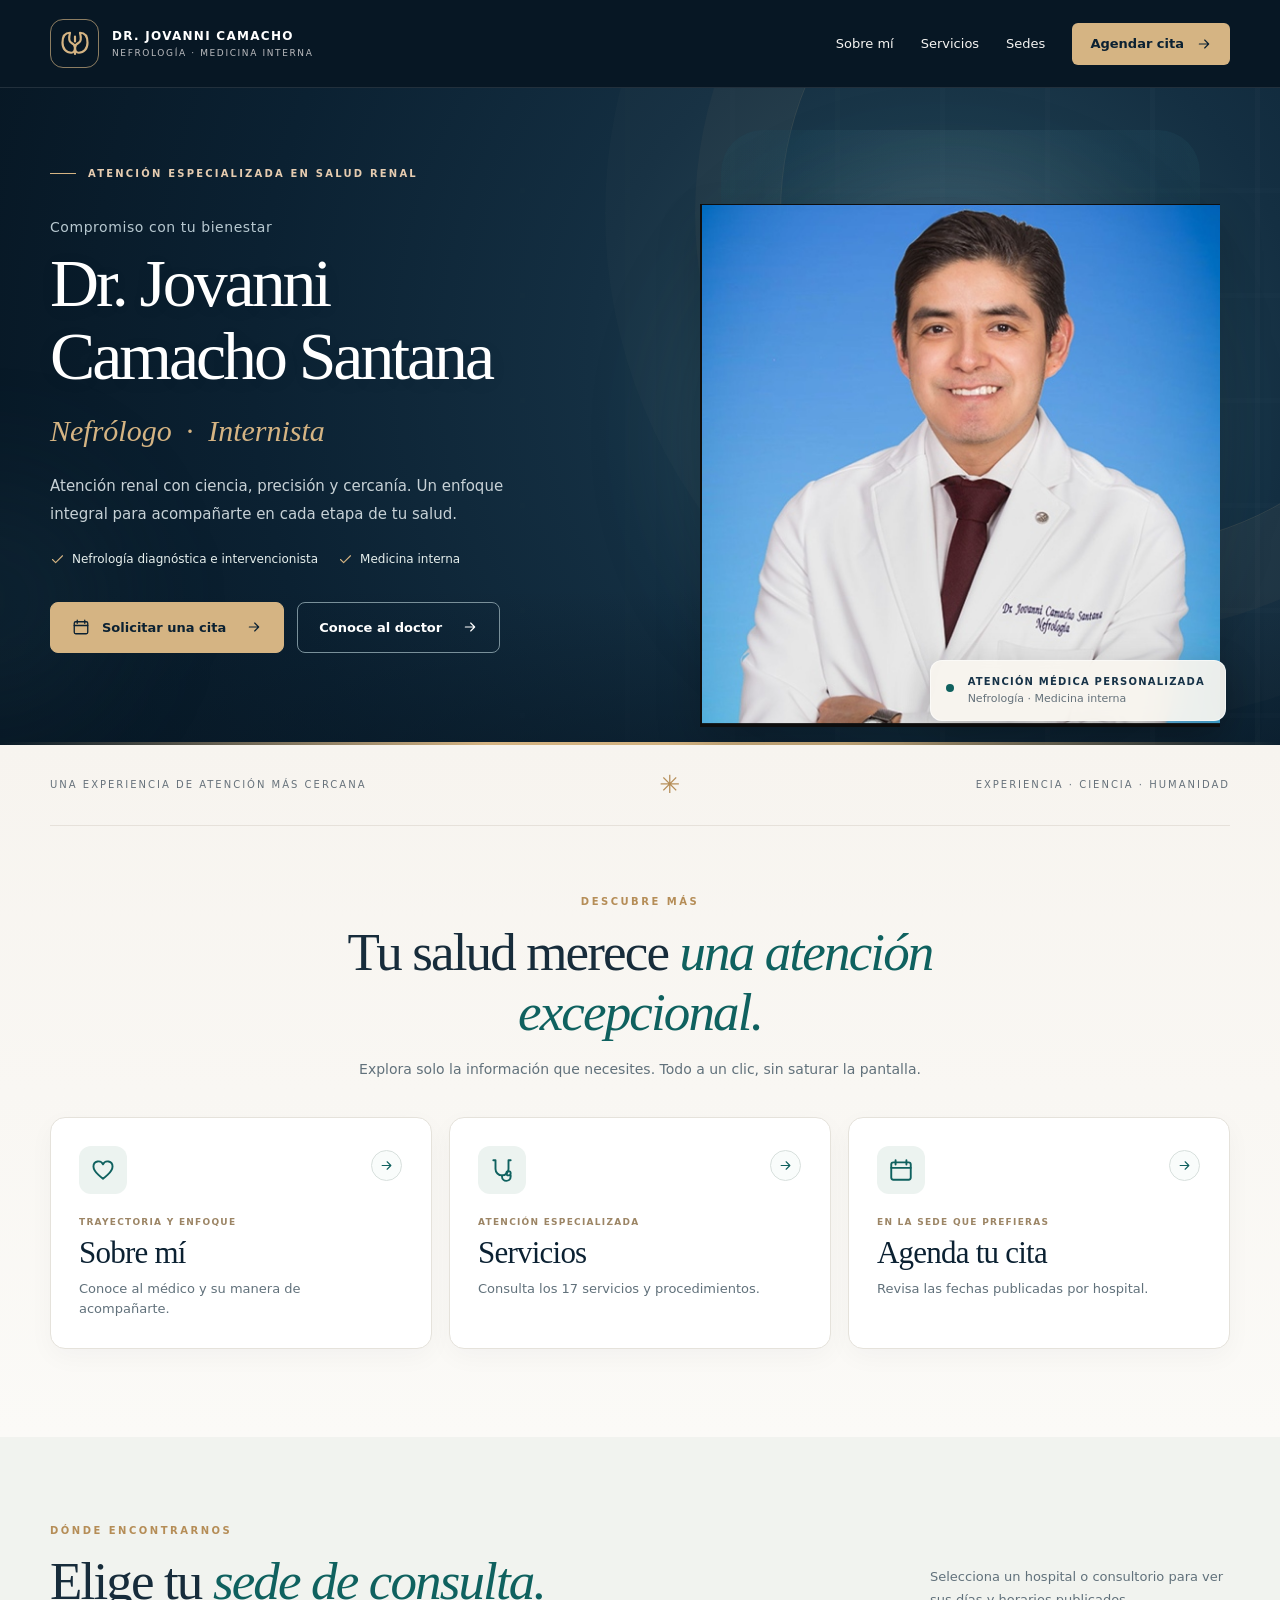
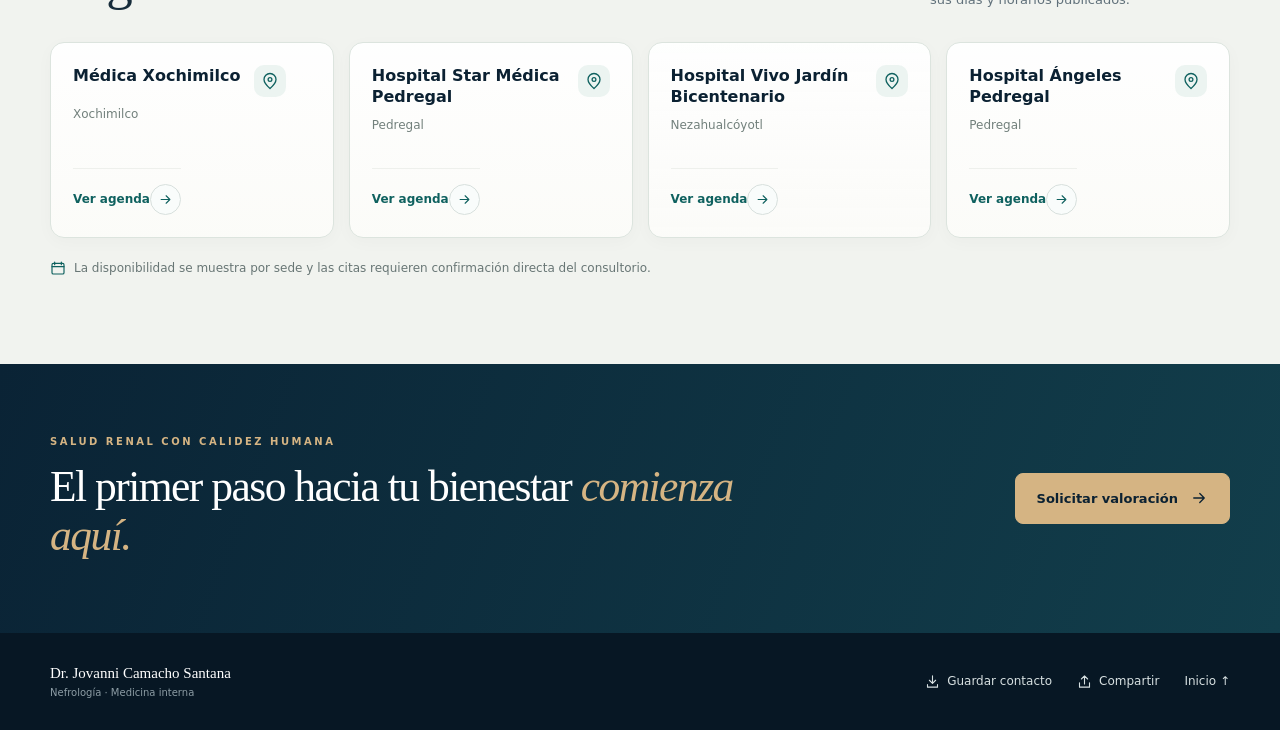
==== index.html @ 64fa7c1d "Add files via upload" ====
<!doctype html>
<html lang="es">
<head>
  <meta charset="utf-8">
  <meta name="viewport" content="width=device-width, initial-scale=1">
  <meta name="theme-color" content="#091c2c">
  <meta name="description" content="Dr. Jovanni Camacho Santana. Nefrología y medicina interna: especialidades, servicios, sedes de consulta y solicitud de cita.">
  <meta property="og:title" content="Dr. Jovanni Camacho Santana | Nefrólogo e Internista">
  <meta property="og:description" content="Atención renal integral. Consulta sus servicios y solicita una cita en la sede de tu preferencia.">
  <title>Dr. Jovanni Camacho Santana | Nefrólogo e Internista</title>
  <link rel="icon" href="assets/favicon.svg" type="image/svg+xml">
  <link rel="stylesheet" href="css/styles.css">
  <script defer src="js/datos.js"></script>
  <script defer src="js/main.js"></script>
</head>
<body>
<svg class="svg-sprites" xmlns="http://www.w3.org/2000/svg" aria-hidden="true">
  <symbol id="i-kidney" viewBox="0 0 24 24"><path d="M8 3c-4 0-6 3-6 8 0 5 3 8 7 8 2 0 3-2 3-4 0-2-1-3-3-4-2-1-2-4-1-8Zm8 0c4 0 6 3 6 8 0 5-3 8-7 8-2 0-3-2-3-4 0-2 1-3 3-4 2-1 2-4 1-8Z"/><path d="M12 6v4m0 3v7"/></symbol>
  <symbol id="i-arrow" viewBox="0 0 24 24"><path d="M5 12h14m-6-6 6 6-6 6"/></symbol>
  <symbol id="i-plus" viewBox="0 0 24 24"><path d="M12 5v14M5 12h14"/></symbol>
  <symbol id="i-calendar" viewBox="0 0 24 24"><rect x="3" y="5" width="18" height="16" rx="2"/><path d="M7 3v4m10-4v4M3 10h18"/></symbol>
  <symbol id="i-pin" viewBox="0 0 24 24"><path d="M20 10c0 5-8 12-8 12S4 15 4 10a8 8 0 1 1 16 0Z"/><circle cx="12" cy="10" r="2.5"/></symbol>
  <symbol id="i-heart" viewBox="0 0 24 24"><path d="M20.8 8.7c0 5.2-8.8 11.3-8.8 11.3S3.2 13.9 3.2 8.7a4.6 4.6 0 0 1 8.8-1.9 4.6 4.6 0 0 1 8.8 1.9Z"/></symbol>
  <symbol id="i-steth" viewBox="0 0 24 24"><path d="M6 3v8a6 6 0 0 0 12 0V3m-12 0H4m14 0h2"/><circle cx="18" cy="15" r="2"/><path d="M12 17v1a4 4 0 0 0 8 0v-1"/></symbol>
  <symbol id="i-doc" viewBox="0 0 24 24"><path d="M6 2h9l5 5v15H6a2 2 0 0 1-2-2V4a2 2 0 0 1 2-2Z"/><path d="M14 2v6h6M8 13h8m-8 4h8"/></symbol>
  <symbol id="i-whatsapp" viewBox="0 0 24 24"><path d="M20.7 11.7a8.8 8.8 0 0 1-12.5 7.9L3 21l1.4-5.1A8.8 8.8 0 1 1 20.7 11.7Z"/><path d="M8.7 8.5c-.3.3-.6 1.1.2 2.5 1 1.8 2.5 3.2 4.4 4 1.4.6 2.1.2 2.4-.3l-1.4-1.5-1.3.7a7 7 0 0 1-2.5-2.5l.7-1.3-1.5-1.6Z"/></symbol>
  <symbol id="i-phone" viewBox="0 0 24 24"><path d="M6 3c-1.1-.2-2.6.6-3 2.4-.5 2.2 1.7 6.3 5.6 10.2 4 4 8 6.1 10.2 5.6C20.7 20.8 21.5 19 21 18l-4.1-2.1-2.2 2.2a16 16 0 0 1-8-8l2.2-2.2L6 3Z"/></symbol>
  <symbol id="i-download" viewBox="0 0 24 24"><path d="M12 3v12m-5-5 5 5 5-5M4 17v4h16v-4"/></symbol>
  <symbol id="i-close" viewBox="0 0 24 24"><path d="M5 5 19 19M19 5 5 19"/></symbol>
  <symbol id="i-check" viewBox="0 0 24 24"><path d="m4 12 5 5L20 6"/></symbol>
  <symbol id="i-search" viewBox="0 0 24 24"><circle cx="10.5" cy="10.5" r="6.5"/><path d="m15.5 15.5 5 5"/></symbol>
  <symbol id="i-back" viewBox="0 0 24 24"><path d="M19 12H5m6 6-6-6 6-6"/></symbol>
  <symbol id="i-share" viewBox="0 0 24 24"><path d="M12 16V3m-5 5 5-5 5 5M4 14v7h16v-7"/></symbol>
</svg>
<a class="skip-link" href="#principal">Saltar al contenido</a>
<header class="site-header">
  <div class="container header-content">
    <a class="identity" href="#inicio" aria-label="Ir al inicio">
      <span class="identity-mark"><svg><use href="#i-kidney"/></svg></span>
      <span class="identity-text"><b>DR. JOVANNI CAMACHO</b><small>NEFROLOGÍA · MEDICINA INTERNA</small></span>
    </a>
    <nav aria-label="Menú principal" class="header-nav">
      <button type="button" data-modal="about">Sobre mí</button>
      <button type="button" data-modal="services">Servicios</button>
      <a href="#sedes">Sedes</a>
      <button class="nav-action" type="button" data-modal="choose">Agendar cita <svg><use href="#i-arrow"/></svg></button>
    </nav>
    <button class="menu-btn" id="menuButton" type="button" aria-label="Abrir menú" aria-expanded="false" aria-controls="mobileNavigation"><span></span><span></span><span></span></button>
  </div>
  <div class="mobile-navigation" id="mobileNavigation" hidden>
    <button type="button" data-modal="about">Sobre mí</button>
    <button type="button" data-modal="services">Servicios</button>
    <a href="#sedes">Sedes de consulta</a>
    <button type="button" data-modal="choose">Agendar cita</button>
  </div>
</header>
<main id="principal">
  <section class="hero" id="inicio">
    <div class="hero-ambient hero-ambient-a" aria-hidden="true"></div><div class="hero-ambient hero-ambient-b" aria-hidden="true"></div>
    <div class="container hero-layout">
      <div class="hero-copy">
        <div class="hero-kicker"><span class="gold-line"></span>ATENCIÓN ESPECIALIZADA EN SALUD RENAL</div>
        <p class="hero-welcome">Compromiso con tu bienestar</p>
        <h1>Dr. Jovanni <span>Camacho Santana</span></h1>
        <p class="hero-role">Nefrólogo <span class="role-dot">·</span> Internista</p>
        <p class="hero-description">Atención renal con ciencia, precisión y cercanía. Un enfoque integral para acompañarte en cada etapa de tu salud.</p>
        <div class="hero-points"><span><svg><use href="#i-check"/></svg> Nefrología diagnóstica e intervencionista</span><span><svg><use href="#i-check"/></svg> Medicina interna</span></div>
        <div class="hero-buttons">
          <button class="btn btn-gold" type="button" data-modal="choose"><svg><use href="#i-calendar"/></svg> Solicitar una cita <svg class="end-icon"><use href="#i-arrow"/></svg></button>
          <button class="btn btn-outline" type="button" data-modal="about">Conoce al doctor <svg class="end-icon"><use href="#i-arrow"/></svg></button>
        </div>
      </div>
      <div class="hero-photo-wrap">
        <div class="portrait-halo"></div>
        <img src="img/JCS.png" alt="Dr. Jovanni Camacho Santana, médico nefrólogo e internista" class="hero-photo" width="532" height="535" fetchpriority="high">
        <div class="photo-caption"><span class="caption-pin"></span><b>ATENCIÓN MÉDICA PERSONALIZADA</b><small>Nefrología · Medicina interna</small></div>
      </div>
    </div>
    <div class="hero-bottom-line" aria-hidden="true"></div>
  </section>
  <section class="shortcut-section" aria-labelledby="shortcutTitle">
    <div class="container">
      <div class="intro-bar"><span>UNA EXPERIENCIA DE ATENCIÓN MÁS CERCANA</span><span class="intro-symbol">✳</span><span>EXPERIENCIA · CIENCIA · HUMANIDAD</span></div>
      <div class="center-heading"><p class="eyebrow">DESCUBRE MÁS</p><h2 id="shortcutTitle">Tu salud merece <em>una atención excepcional.</em></h2><p>Explora solo la información que necesites. Todo a un clic, sin saturar la pantalla.</p></div>
      <div class="shortcut-grid">
        <button class="shortcut" type="button" data-modal="about"><span class="shortcut-icon"><svg><use href="#i-heart"/></svg></span><span class="shortcut-copy"><small>TRAYECTORIA Y ENFOQUE</small><strong>Sobre mí</strong><span>Conoce al médico y su manera de acompañarte.</span></span><span class="circle-arrow"><svg><use href="#i-arrow"/></svg></span></button>
        <button class="shortcut" type="button" data-modal="services"><span class="shortcut-icon"><svg><use href="#i-steth"/></svg></span><span class="shortcut-copy"><small>ATENCIÓN ESPECIALIZADA</small><strong>Servicios</strong><span>Consulta los 17 servicios y procedimientos.</span></span><span class="circle-arrow"><svg><use href="#i-arrow"/></svg></span></button>
        <button class="shortcut" type="button" data-modal="choose"><span class="shortcut-icon"><svg><use href="#i-calendar"/></svg></span><span class="shortcut-copy"><small>EN LA SEDE QUE PREFIERAS</small><strong>Agenda tu cita</strong><span>Revisa las fechas publicadas por hospital.</span></span><span class="circle-arrow"><svg><use href="#i-arrow"/></svg></span></button>
      </div>
    </div>
  </section>
  <section class="venues-section" id="sedes" aria-labelledby="venuesTitle">
    <div class="container">
      <div class="venues-heading"><div><p class="eyebrow">DÓNDE ENCONTRARNOS</p><h2 id="venuesTitle">Elige tu <em>sede de consulta.</em></h2></div><p>Selecciona un hospital o consultorio para ver sus días y horarios publicados.</p></div>
      <div id="venuesList" class="venues-grid"></div>
      <p class="venues-footnote"><svg><use href="#i-calendar"/></svg> La disponibilidad se muestra por sede y las citas requieren confirmación directa del consultorio.</p>
    </div>
  </section>
  <section class="closing-section">
    <div class="container closing-inner"><div><p class="eyebrow">SALUD RENAL CON CALIDEZ HUMANA</p><h2>El primer paso hacia tu bienestar <em>comienza aquí.</em></h2></div><button class="btn btn-gold" type="button" data-modal="choose">Solicitar valoración <svg><use href="#i-arrow"/></svg></button></div>
  </section>
</main>
<footer class="footer"><div class="container footer-inner"><span class="footer-brand">Dr. Jovanni Camacho Santana <small>Nefrología · Medicina interna</small></span><div class="footer-links"><button type="button" id="saveContact"><svg><use href="#i-download"/></svg> Guardar contacto</button><button type="button" id="sharePage"><svg><use href="#i-share"/></svg> Compartir</button><a href="#inicio">Inicio ↑</a></div></div></footer>
<div class="mobile-bottom"><button type="button" data-modal="choose"><svg><use href="#i-calendar"/></svg> Solicitar cita <svg><use href="#i-arrow"/></svg></button></div>
<div class="modal" id="contentModal" aria-hidden="true">
  <div class="modal-shade" data-close="true"></div>
  <section class="modal-dialog" role="dialog" aria-modal="true" aria-labelledby="modalTitle">
    <header class="modal-header"><div><p class="eyebrow" id="modalEyebrow"></p><h2 id="modalTitle"></h2></div><button class="modal-x" type="button" id="modalClose" aria-label="Cerrar ventana" title="Cerrar"><svg><use href="#i-close"/></svg></button></header>
    <div class="modal-content" id="modalContent"></div>
  </section>
</div>
<div id="toast" class="toast" role="status" aria-live="polite"></div>
</body>
</html>
---- css/styles.css ----
/* Dr. Jovanni Camacho Santana · Diseño premium compacto */
:root{--navy:#0b2132;--navy-deep:#071724;--navy-soft:#15354a;--teal:#0f615f;--teal-light:#e4f2ef;--gold:#d5b483;--gold-deep:#b58d57;--cream:#f8f5f0;--white:#fff;--ink:#172c3b;--muted:#61717b;--line:#e6e5e0;--shadow:0 20px 60px rgba(12,35,47,.08);--radius:20px;--sans:system-ui,-apple-system,"Segoe UI",Arial,sans-serif;--serif:Georgia,"Times New Roman",serif}
*{box-sizing:border-box}html{scroll-behavior:smooth}body{margin:0;background:var(--cream);color:var(--ink);font-family:var(--sans);-webkit-font-smoothing:antialiased}button,input{font:inherit}button{cursor:pointer}button:disabled{cursor:not-allowed}a{color:inherit;text-decoration:none}svg{width:22px;height:22px;fill:none;stroke:currentColor;stroke-width:1.75;stroke-linecap:round;stroke-linejoin:round;flex:none}h1,h2,h3,p{margin:0}h1,h2{font-weight:400}h2 em{color:var(--teal);font-style:italic}button:focus-visible,a:focus-visible,input:focus-visible{outline:3px solid var(--gold);outline-offset:3px}.svg-sprites{position:absolute;width:0;height:0;overflow:hidden}.container{max-width:1240px;padding:0 30px;margin:0 auto}.skip-link{position:fixed;top:-60px;left:8px;z-index:2000;background:#fff;color:#0b2132;padding:10px}.skip-link:focus{top:10px}.no-scroll{overflow:hidden}
/* Header */
.site-header{position:relative;z-index:50;background:var(--navy-deep);border-bottom:1px solid rgba(255,255,255,.11)}.header-content{min-height:87px;display:flex;align-items:center;justify-content:space-between;gap:25px}.identity{display:flex;align-items:center;gap:13px;color:#fff;min-width:0}.identity-mark{width:49px;height:49px;border:1px solid rgba(213,180,131,.65);border-radius:13px;display:grid;place-items:center;color:var(--gold)}.identity-mark svg{width:30px;height:30px}.identity-text{display:flex;flex-direction:column;gap:5px;letter-spacing:.08em}.identity-text b{font-size:12px;font-weight:650}.identity-text small{font-size:9px;letter-spacing:.18em;color:#bcbdc0}.header-nav{display:flex;align-items:center;gap:27px}.header-nav button,.header-nav>a{background:none;color:#f5f4f2;border:0;padding:9px 0;font-size:13px;transition:color .2s}.header-nav button:not(.nav-action):hover,.header-nav a:hover{color:var(--gold)}.header-nav .nav-action{display:inline-flex;align-items:center;gap:12px;color:var(--navy);background:var(--gold);padding:13px 18px;border-radius:6px;font-weight:650}.header-nav .nav-action svg{width:16px;height:16px}.header-nav .nav-action:hover{background:#e1c49c}.menu-btn{display:none;border:1px solid #4c606c;background:transparent;color:#fff;border-radius:10px;width:44px;height:43px;padding:9px}.menu-btn span{display:block;height:2px;margin:5px 0;background:#fff}.mobile-navigation{position:absolute;top:100%;left:0;right:0;background:var(--navy);box-shadow:0 15px 30px #0616244d;padding:12px 24px 24px;z-index:51}.mobile-navigation[hidden]{display:none}.mobile-navigation button,.mobile-navigation a{display:block;width:100%;text-align:left;background:none;border:0;border-bottom:1px solid #ffffff1c;padding:14px 5px;color:#fff;font-size:15px}
/* Hero */
.hero{min-height:630px;position:relative;isolation:isolate;overflow:hidden;background:radial-gradient(circle at 74% 42%,#294a59 0,#142f42 35%,#0b2132 68%,#071724 100%);color:white}.hero::before{content:"";position:absolute;inset:0;opacity:.3;background-image:linear-gradient(90deg,transparent 95%,rgba(255,255,255,.06) 95%),linear-gradient(transparent 95%,rgba(255,255,255,.035) 95%);background-size:105px 105px;mask-image:linear-gradient(to right,transparent 28%,#000 100%)}.hero::after{content:"";position:absolute;inset:auto 0 0;background:linear-gradient(transparent,#07172480);height:155px;z-index:-1}.hero-ambient{position:absolute;border-radius:50%;pointer-events:none}.hero-ambient-a{width:670px;height:670px;right:-170px;top:-210px;border:1px solid #d5b48325;box-shadow:0 0 0 85px #d5b4830a,0 0 0 175px #d5b48305}.hero-ambient-b{width:240px;height:240px;left:-130px;bottom:25px;background:#2a596b27;filter:blur(60px)}.hero-layout{position:relative;min-height:630px;display:grid;grid-template-columns:minmax(0,1.07fr) minmax(0,.93fr);align-items:center;gap:20px}.hero-copy{position:relative;z-index:2;padding:80px 0 92px}.hero-kicker{display:flex;align-items:center;gap:12px;font-size:10px;letter-spacing:.22em;color:#e6ccb0;font-weight:650}.gold-line{width:26px;height:1px;background:var(--gold)}.hero-welcome{color:#b7c8d0;font-size:14px;font-weight:350;margin-top:40px;letter-spacing:.04em}.hero h1{font-family:var(--serif);font-size:clamp(47px,5.3vw,78px);line-height:1.08;letter-spacing:-.045em;margin-top:12px;max-width:740px;text-shadow:0 3px 20px #0001}.hero h1 span{display:block;white-space:nowrap}.hero-role{font:italic 30px var(--serif);color:var(--gold);margin-top:20px}.role-dot{font-style:normal;padding:0 7px}.hero-description{font-size:15px;line-height:1.9;color:#c7d1d6;max-width:490px;margin-top:24px}.hero-points{display:flex;align-items:center;gap:20px;flex-wrap:wrap;margin-top:23px;color:#e6efed;font-size:12px}.hero-points span{display:flex;align-items:center;gap:7px}.hero-points svg{color:var(--gold);width:15px;height:15px}.hero-buttons{display:flex;flex-wrap:wrap;gap:13px;margin-top:35px}.btn{min-height:51px;border-radius:8px;padding:13px 21px;display:inline-flex;align-items:center;justify-content:center;gap:12px;font-weight:650;font-size:13px;transition:transform .18s,background .18s,box-shadow .18s;border:1px solid transparent}.btn:hover:not(:disabled){transform:translateY(-2px)}.btn svg{width:18px;height:18px}.btn .end-icon{margin-left:8px;width:16px;height:16px}.btn-gold{background:var(--gold);color:var(--navy);border-color:var(--gold)}.btn-gold:hover{background:#e7c99f;box-shadow:0 8px 30px #0002}.btn-outline{border-color:#79909a;background:transparent;color:#fff}.btn-outline:hover{background:#ffffff15}.btn-dark{background:var(--teal);color:#fff}.btn-dark:not(:disabled):hover{background:#0b5150}.btn-dark:disabled{opacity:.45}.hero-photo-wrap{position:relative;align-self:stretch;display:flex;align-items:flex-end;justify-content:center;min-width:0;padding:42px 0 18px}.hero-photo-wrap::before{content:"";position:absolute;inset:42px 30px 26px 30px;border-radius:42px;background:radial-gradient(circle at 50% 24%,rgba(255,255,255,.10) 0,rgba(255,255,255,.06) 18%,rgba(18,55,74,.12) 42%,rgba(7,23,36,0) 72%),linear-gradient(180deg,rgba(42,89,107,.20) 0%,rgba(15,38,55,.08) 48%,rgba(7,23,36,0) 100%);filter:blur(.2px)}.portrait-halo{position:absolute;width:min(40vw,480px);height:min(40vw,480px);bottom:68px;right:9%;border-radius:50%;background:radial-gradient(circle,rgba(213,180,131,.28) 0,rgba(76,138,153,.12) 36%,rgba(11,33,50,0) 74%);box-shadow:0 0 120px rgba(64,122,136,.18)}.hero-photo{display:block;position:relative;z-index:1;object-fit:contain;object-position:center bottom;width:min(100%,520px);height:auto;max-height:565px;padding:0;background:transparent;border:0;border-radius:0;box-shadow:0 20px 42px rgba(0,0,0,.18)}.photo-caption{position:absolute;z-index:2;bottom:24px;right:4px;background:#f9f6efec;box-shadow:0 10px 38px #0003;border:1px solid #fff8;backdrop-filter:blur(15px);color:#173348;border-radius:12px;padding:15px 20px 15px 37px;display:flex;flex-direction:column;gap:5px;min-width:250px}.caption-pin{position:absolute;left:15px;top:23px;background:var(--teal);width:8px;height:8px;border-radius:50%}.photo-caption b{font-size:10px;letter-spacing:.12em}.photo-caption small{font-size:11px;color:#64717a}.hero-bottom-line{position:absolute;bottom:0;left:0;width:100%;height:3px;background:linear-gradient(90deg,transparent,#d5b483 38%,#ceb07e 66%,transparent)}
/* Main */
.shortcut-section{padding:0 0 88px;background:linear-gradient(#f7f4ef,#fbfaf7)}.intro-bar{min-height:81px;display:flex;align-items:center;justify-content:space-between;gap:12px;color:#67727b;font-size:10px;letter-spacing:.2em;border-bottom:1px solid #e6e1da}.intro-symbol{color:var(--gold-deep);font-size:25px}.center-heading{text-align:center;max-width:760px;margin:70px auto 34px}.eyebrow{font-size:10px;letter-spacing:.25em;font-weight:700;color:var(--gold-deep)}.center-heading h2,.venues-heading h2,.closing-inner h2{font-family:var(--serif);font-size:clamp(34px,4.2vw,53px);line-height:1.14;letter-spacing:-.035em;margin-top:15px}.center-heading>p:last-child{margin-top:15px;color:var(--muted);font-size:14px;line-height:1.8}.shortcut-grid{display:grid;grid-template-columns:repeat(3,minmax(0,1fr));gap:17px}.shortcut{min-height:222px;text-align:left;display:flex;flex-direction:column;align-items:start;position:relative;gap:23px;padding:28px;border-radius:15px;border:1px solid #e5e2db;background:#fff;box-shadow:0 8px 26px #10283c09;transition:border .25s,transform .25s,box-shadow .25s}.shortcut:hover{border-color:#bdc9bf;box-shadow:var(--shadow);transform:translateY(-5px)}.shortcut-icon{display:grid;place-items:center;border-radius:12px;background:#ecf3f0;color:var(--teal);width:48px;height:48px}.shortcut-icon svg{width:26px;height:26px}.shortcut-copy{display:flex;flex-direction:column;gap:8px;padding-right:24px}.shortcut-copy small{font-size:9px;letter-spacing:.14em;color:#9c8565;font-weight:700}.shortcut-copy strong{font:normal 31px var(--serif);letter-spacing:-.025em;color:var(--navy)}.shortcut-copy>span{font-size:13px;line-height:1.6;color:var(--muted)}.circle-arrow{width:31px;height:31px;border:1px solid #d8e0dd;border-radius:50%;display:grid;place-items:center;color:var(--teal);background:#f9fcfb;transition:background .2s}.circle-arrow svg{width:15px;height:15px}.shortcut>.circle-arrow{position:absolute;top:32px;right:29px}.shortcut:hover>.circle-arrow,.venue-card:hover .circle-arrow{background:var(--teal);color:#fff;border-color:var(--teal)}
.venues-section{padding:88px 0 88px;background:#f1f3ef;scroll-margin-top:32px}.venues-heading{display:flex;justify-content:space-between;align-items:end;gap:35px;margin-bottom:30px}.venues-heading>p{max-width:300px;font-size:13px;color:var(--muted);line-height:1.75}.venues-grid{display:grid;grid-template-columns:repeat(4,minmax(0,1fr));gap:15px}.venue-card{display:flex;flex-direction:column;min-height:196px;text-align:left;padding:22px;background:linear-gradient(180deg,rgba(255,255,255,.96) 0%,rgba(252,252,249,.92) 100%);border:1px solid #dce4de;border-radius:14px;box-shadow:0 4px 17px #102a3007;transition:all .2s}.venue-card:hover{border-color:#77b0a0;transform:translateY(-4px);box-shadow:0 13px 30px #102a3015}.venue-heading{display:flex;align-items:flex-start;justify-content:space-between;gap:14px}.venue-heading b{font-size:16px;font-weight:650;line-height:1.35;color:var(--navy);max-width:calc(100% - 44px)}.venue-symbol{color:var(--teal);background:#ecf4f1;padding:7px;display:grid;place-items:center;border-radius:10px;flex:none}.venue-symbol svg{width:18px;height:18px}.venue-text{display:flex;flex-direction:column;gap:8px;margin-top:10px;flex:1}.venue-text small{font-size:12px;color:#72807c}.venue-bottom{display:flex;align-items:center;justify-content:space-between;margin-top:20px;padding-top:15px;border-top:1px solid #eef0ec;color:var(--teal);font-size:12px;font-weight:650}.venues-footnote{display:flex;align-items:center;gap:8px;font-size:12px;color:#687675;margin-top:22px}.venues-footnote svg{width:16px;height:16px;color:var(--teal)}
.closing-section{background:linear-gradient(110deg,#0a2335,#123e4b);color:#fff;padding:72px 0}.closing-inner{display:flex;align-items:center;justify-content:space-between;gap:30px}.closing-inner h2{font-size:clamp(29px,3.4vw,46px);max-width:720px}.closing-inner h2 em{color:var(--gold)}.closing-inner .eyebrow{color:var(--gold)}.closing-inner .btn{white-space:nowrap}.footer{background:#071724;color:#fff;padding:32px 0}.footer-inner{display:flex;align-items:center;justify-content:space-between;gap:24px}.footer-brand{display:flex;flex-direction:column;gap:5px;font-size:15px;font-family:var(--serif)}.footer-brand small{color:#8d9da5;font:10px var(--sans)}.footer-links{display:flex;align-items:center;gap:25px;font-size:12px}.footer-links button{border:0;background:none;color:#d7e0e1;display:flex;align-items:center;gap:7px;padding:5px 0}.footer-links a{color:#d7e0e1}.footer-links svg{width:15px;height:15px}.footer-links button:hover,.footer-links a:hover{color:var(--gold)}.mobile-bottom{display:none}
/* Window / modals */
.modal{position:fixed;inset:0;z-index:1000;display:none;align-items:center;justify-content:center;padding:20px;overscroll-behavior:contain}.modal.open{display:flex}.modal-shade{position:absolute;inset:0;background:#071724c9;backdrop-filter:blur(8px);animation:shadeIn .2s ease}.modal-dialog{position:relative;width:min(100%,760px);max-height:min(89dvh,900px);display:flex;flex-direction:column;overflow:hidden;background:#fbfaf7;border:1px solid rgba(255,255,255,.8);border-radius:20px;box-shadow:0 40px 95px rgba(0,0,0,.35);animation:modalIn .24s ease}.modal-header{display:flex;gap:20px;align-items:start;justify-content:space-between;padding:30px 35px 22px;background:linear-gradient(110deg,#fff,#f4f4ee);border-bottom:1px solid #e7e5dd}.modal-header .eyebrow{font-size:10px}.modal-header h2{font-family:var(--serif);font-size:clamp(28px,4vw,40px);letter-spacing:-.025em;color:var(--navy);margin-top:8px}.modal-x{width:42px;height:42px;border-radius:50%;border:1px solid #e2e6e2;color:var(--navy);background:#fff;display:grid;place-items:center;flex:none;transition:background .2s,transform .2s}.modal-x:hover{background:#eaf2ee;transform:rotate(90deg)}.modal-x svg{width:20px;height:20px}.modal-content{overflow:auto;overscroll-behavior:contain;padding:30px 35px 35px;scrollbar-color:#b3c4bd transparent;scrollbar-width:thin}.modal-lead{line-height:1.8;color:#66757b;font-size:14px;margin-bottom:20px}.modal-bottom-action{display:flex;justify-content:flex-end;margin-top:24px}.modal-bottom-action .btn{width:auto}.about-top{display:flex;gap:17px;align-items:center;padding:19px 20px;border-radius:13px;background:linear-gradient(120deg,#0b263a,#15515a);color:#fff;margin-bottom:21px}.about-symbol{color:var(--gold);border:1px solid #d5b4837c;display:grid;place-items:center;width:52px;height:52px;border-radius:11px;flex:none}.about-symbol svg{width:31px;height:31px}.about-top div{display:flex;flex-direction:column;gap:5px}.about-top b{font:23px var(--serif)}.about-top small{color:#d1dedf;font-size:12px}.about-paragraphs{display:grid;gap:17px;color:#354957;font-size:14px;line-height:1.85}.focus-panel{margin-top:25px;background:#edf4f0;padding:18px 20px;border-radius:13px;display:grid;gap:11px}.focus-panel small{font-size:10px;letter-spacing:.16em;color:#557068;font-weight:700}.focus-panel span{display:flex;gap:11px;align-items:start;font-size:13px;color:#1e5552}.focus-panel svg{width:17px;height:17px;color:#187267}.search-wrap{display:flex;align-items:center;gap:10px;border:1px solid #dce2dd;background:#fff;padding:0 14px;border-radius:10px;height:49px}.search-wrap svg{color:#507a72;width:20px;height:20px}.search-wrap input{width:100%;outline:0;border:0;background:none;color:var(--navy);font-size:14px}.filters{display:flex;overflow:auto;gap:7px;scrollbar-width:thin;padding:18px 0 17px}.filter-pill{flex:none;border:1px solid #dde4e0;background:#fff;padding:8px 12px;border-radius:99px;font-size:11px;color:#50615e;white-space:nowrap}.filter-pill[aria-pressed=true]{color:#fff;background:var(--teal);border-color:var(--teal)}.service-list,.choice-list{display:grid;gap:9px}.service-row,.venue-choice{width:100%;display:flex;align-items:center;gap:14px;text-align:left;padding:14px;border:1px solid #e5e8e4;border-radius:11px;background:#fff;transition:background .2s,border-color .2s}.service-row:hover,.venue-choice:hover{background:#f2f9f5;border-color:#a5c6b8}.small-icon{display:grid;place-items:center;flex:none;width:39px;height:39px;border-radius:9px;color:var(--teal);background:#ebf4f1}.small-icon svg{width:20px;height:20px}.service-row-copy{display:flex;flex-direction:column;gap:5px;flex:1;min-width:0}.service-row-copy strong,.venue-choice strong{color:var(--navy);font-size:13px;line-height:1.4}.service-row-copy small,.venue-choice small{font-size:11px;color:#7b888b}.service-row .circle-arrow{width:28px;height:28px}.empty-state{padding:25px;text-align:center;color:var(--muted)}.back-inline{display:inline-flex;align-items:center;gap:8px;border:0;background:transparent;padding:0 0 23px;color:var(--teal);font-size:12px;font-weight:650}.back-inline svg{width:16px;height:16px}.detail-hero{display:flex;align-items:center;gap:19px;border-radius:14px;padding:27px;background:linear-gradient(112deg,#102c3c,#15605c);color:#fff}.detail-hero small{font-size:9px;letter-spacing:.16em;color:#b6d8d0}.detail-hero h3{font:30px var(--serif);margin-top:8px;line-height:1.2}.detail-icon{width:54px;height:54px;display:grid;place-items:center;background:#ffffff16;border-radius:12px;color:#d7b987;flex:none}.detail-icon svg{width:28px;height:28px}.detail-copy{padding:25px 0;line-height:1.9;color:#43555e;font-size:15px}.info-note{display:flex;align-items:start;gap:10px;color:#5b706b;background:#f0f5f1;padding:14px 15px;border-radius:10px;font-size:12px;line-height:1.6}.info-note svg{width:18px;height:18px;color:var(--teal);margin-top:1px}.venue-choice>span:nth-child(2){display:flex;flex-direction:column;gap:6px;flex:1}.venue-choice-arrow{width:17px;height:17px;color:var(--teal)}
/* Appointment agenda */
.agenda-location{display:flex;align-items:start;gap:16px;background:#f0f5f1;border-radius:13px;padding:19px;margin:1px 0 27px}.agenda-location .detail-icon{background:#e0ede7;color:var(--teal)}.agenda-location strong{font-size:15px;color:var(--navy)}.agenda-location p{font-size:12px;color:#687977;margin:7px 0;line-height:1.6}.agenda-location a{font-size:12px;color:var(--teal);font-weight:700}.agenda-header{display:flex;align-items:center;justify-content:space-between;gap:15px;margin:21px 0 13px}.agenda-header>div{display:flex;align-items:center;gap:11px;font-size:14px;color:var(--navy)}.agenda-header small{font-size:11px;color:var(--muted)}.step-number{display:grid;place-items:center;background:var(--teal);color:white;font:14px var(--serif);width:29px;height:29px;border-radius:50%}.calendar-nav{display:flex;align-items:center;justify-content:space-between;background:#fff;border:1px solid #e5e9e5;border-radius:10px;padding:8px 11px;margin-bottom:10px}.calendar-nav>span{font-size:12px;font-weight:650;color:#52666b;text-transform:capitalize}.week-arrow{width:30px;height:30px;display:grid;place-items:center;border:1px solid #dbe5df;border-radius:7px;color:var(--teal);background:#eef4f0;font-size:23px}.week-arrow:disabled{opacity:.35}.day-strip{display:grid;grid-template-columns:repeat(7,minmax(0,1fr));gap:6px}.day-button{min-width:0;min-height:97px;background:#fff;border:1px solid #e3e7e5;border-radius:9px;padding:10px 2px;display:flex;align-items:center;flex-direction:column;gap:5px;color:var(--navy)}.day-button small{font-size:11px;text-transform:capitalize}.day-button b{font:24px var(--serif)}.day-button span{font-size:9px;color:#719189}.day-button:disabled{opacity:.5;background:#f7f8f6}.day-button.selected{background:#e7f3ee;border-color:var(--teal);box-shadow:inset 0 0 0 1px var(--teal)}.agenda-header-second{margin-top:28px}.time-choices{min-height:58px}.selected-caption{font-size:12px;color:var(--muted);padding:3px 0 11px}.time-grid{display:flex;gap:10px;flex-wrap:wrap}.time-btn{border:1px solid #b9d7ce;color:var(--teal);background:white;border-radius:9px;padding:11px 17px;font-size:13px;font-weight:650}.time-btn.selected{background:var(--teal);color:white}.empty-calendar{display:flex;align-items:center;gap:12px;color:#667c79;border:1px dashed #c8d8d0;border-radius:10px;background:#f6f9f6;padding:18px;font-size:12px;line-height:1.6}.empty-calendar svg{color:var(--teal)}.patient-label{display:block;margin-top:26px;font-size:13px;color:var(--navy);font-weight:700}.patient-label span{color:var(--muted);font-weight:400}.patient-input{display:block;width:100%;margin:9px 0 18px;height:44px;border:1px solid #dce3de;background:#fff;border-radius:9px;padding:0 14px;outline-color:var(--teal)}.send-appointment{width:100%;margin-top:19px}.agenda-help{text-align:center;color:#697b7d;font-size:11px;line-height:1.6;margin-top:10px}.toast{position:fixed;z-index:1200;bottom:25px;left:50%;transform:translate(-50%,20px);border:1px solid #d2e5d9;border-radius:9px;box-shadow:0 10px 32px #0002;background:#f6fbf8;color:#15433c;padding:12px 22px;max-width:95vw;font-size:13px;text-align:center;opacity:0;pointer-events:none;transition:opacity .25s,transform .25s}.toast.active{opacity:1;transform:translate(-50%,0)}@keyframes shadeIn{from{opacity:0}to{opacity:1}}@keyframes modalIn{from{transform:translateY(20px) scale(.985);opacity:.5}to{transform:none;opacity:1}}
@media(max-width:1080px){.header-nav{gap:16px}.hero h1{font-size:60px}.hero h1 span{white-space:normal}.hero-points{gap:12px}.photo-caption{right:0}.venues-grid{grid-template-columns:repeat(2,1fr)}}
@media(max-width:800px){.container{padding:0 22px}.header-content{min-height:76px}.header-nav{display:none}.menu-btn{display:block}.hero-layout{grid-template-columns:1fr;min-height:unset;gap:0}.hero-copy{padding:61px 0 0}.hero h1{font-size:clamp(45px,9vw,66px)}.hero h1 span{white-space:normal}.hero-role{font-size:27px}.hero-description{max-width:620px}.hero-photo-wrap{max-height:none;min-height:390px;padding:18px 0 24px}.hero-photo-wrap::before{inset:28px 12px 30px 12px;border-radius:34px}.hero-photo{width:min(100%,420px);height:auto;max-height:420px}.portrait-halo{width:380px;height:380px;bottom:34px;right:50%;transform:translateX(50%)}.photo-caption{right:0;bottom:16px}.shortcut-grid{grid-template-columns:1fr;gap:11px}.shortcut{min-height:118px;flex-direction:row;align-items:center;gap:18px;padding:20px}.shortcut-copy strong{font-size:25px}.shortcut-copy>span{font-size:12px}.shortcut>.circle-arrow{top:50%;right:22px;transform:translateY(-50%)}.shortcut-copy{padding-right:38px}.venues-heading{align-items:start;flex-direction:column;gap:15px}.venues-heading>p{max-width:none}.closing-inner{flex-direction:column;align-items:start}.closing-section{padding:60px 0}.footer-inner{flex-direction:column;align-items:start}.footer-links{flex-wrap:wrap}.intro-bar{font-size:9px}.center-heading{margin-top:54px}}
@media(max-width:520px){.container{padding:0 18px}.identity-mark{width:42px;height:42px}.identity-text b{font-size:10px}.identity-text small{font-size:8px;letter-spacing:.085em}.hero-copy{padding:42px 0 0}.hero-kicker{font-size:8px;letter-spacing:.14em}.hero-welcome{margin-top:26px;font-size:12px}.hero h1{font-size:clamp(37px,10.7vw,51px);line-height:1.06}.hero-role{font-size:25px;margin-top:14px}.hero-description{font-size:13px;line-height:1.8;margin-top:17px}.hero-points{font-size:11px;margin-top:18px;gap:9px}.hero-buttons{margin-top:24px;gap:10px}.hero-buttons .btn{padding:12px 13px;font-size:12px;min-height:46px}.hero-buttons .btn .end-icon{display:none}.hero-photo-wrap{min-height:315px;max-height:none;padding:8px 0 18px}.hero-photo-wrap::before{inset:20px 8px 34px 8px;border-radius:26px}.hero-photo{width:min(100%,292px);height:auto;max-height:334px;padding:0;border-radius:0}.portrait-halo{height:290px;width:290px;bottom:44px}.photo-caption{bottom:10px;right:-4px;min-width:194px;padding:12px 12px 12px 27px}.photo-caption b{font-size:8px}.photo-caption small{font-size:10px}.caption-pin{left:11px;top:18px}.intro-bar{min-height:57px;letter-spacing:.1em;font-size:8px}.intro-bar span:first-child{max-width:48%}.intro-bar span:last-child{text-align:right;max-width:48%}.intro-symbol{display:none}.shortcut-section{padding-bottom:55px}.center-heading{margin:44px auto 26px}.center-heading h2,.venues-heading h2{font-size:36px}.center-heading>p:last-child{font-size:12px}.shortcut{min-height:113px;padding:17px 13px;gap:12px}.shortcut-icon{width:43px;height:43px}.shortcut-copy small{font-size:8px}.shortcut-copy strong{font-size:24px}.shortcut-copy>span{font-size:11px}.shortcut>.circle-arrow{right:11px}.venues-section{padding:60px 0 55px}.venues-grid{gap:10px}.venue-card{min-height:172px;padding:15px}.venue-heading b{font-size:12px;max-width:calc(100% - 38px)}.venue-text{margin-top:12px}.venue-text small{font-size:11px}.venue-bottom{font-size:10px}.venue-symbol{padding:5px}.venues-footnote{font-size:11px;line-height:1.5}.closing-inner h2{font-size:34px}.footer{padding:24px 0 88px}.footer-links{gap:19px}.mobile-bottom{display:block;position:fixed;z-index:60;bottom:0;left:0;right:0;background:#f9f8f3ed;backdrop-filter:blur(14px);padding:11px 16px calc(11px + env(safe-area-inset-bottom));border-top:1px solid #e1e2dd}.mobile-bottom button{width:100%;display:flex;align-items:center;justify-content:center;gap:12px;background:var(--teal);color:#fff;border:0;border-radius:9px;padding:13px;font-size:14px;font-weight:650}.mobile-bottom button svg{width:18px;height:18px}.modal{padding:9px;align-items:flex-end}.modal-dialog{max-height:93dvh;min-height:0;border-radius:19px 19px 13px 13px}.modal-header{padding:22px 20px 17px;gap:10px}.modal-header h2{font-size:27px;line-height:1.2}.modal-header .eyebrow{font-size:8px}.modal-x{width:39px;height:39px}.modal-content{padding:22px 18px 28px}.about-paragraphs{font-size:13px}.about-top b{font-size:19px}.about-top{padding:14px}.detail-hero{padding:18px}.detail-hero h3{font-size:24px}.detail-icon{width:43px;height:43px}.venue-choice{padding:12px;gap:9px}.venue-choice strong{font-size:12px}.venue-choice small{font-size:10px}.day-strip{gap:3px}.day-button{min-height:76px;padding:8px 1px;gap:4px}.day-button small{font-size:9px}.day-button b{font-size:20px}.day-button span{font-size:8px}.agenda-location{padding:12px;gap:10px}.agenda-header small{font-size:9px}.modal-bottom-action .btn{width:100%}.toast{bottom:85px}}
@media(prefers-reduced-motion:reduce){*,*::before,*::after{scroll-behavior:auto!important;animation:none!important;transition:none!important}}
/* Administrador local (no debe publicarse) */
.admin-body{background:#f2f4f0}.admin-header{padding:28px 0;background:var(--navy);color:#fff}.admin-header h1{font:35px var(--serif);margin:8px 0}.admin-header p{font-size:13px;color:#c3d1d5;line-height:1.6}.admin-shell{max-width:1050px;margin:30px auto 60px;padding:0 20px}.admin-banner{border:1px solid #eed2a4;background:#fff8e8;color:#664b2a;border-radius:12px;padding:16px 20px;line-height:1.65;font-size:13px}.admin-grid{display:grid;grid-template-columns:1fr 1fr;gap:20px;margin-top:22px}.admin-card{background:#fff;border:1px solid #dfe4df;padding:25px;border-radius:14px;box-shadow:0 5px 20px #102a300a}.admin-card h2{font:27px var(--serif);color:var(--navy);margin-bottom:17px}.admin-card label{display:block;font-size:12px;font-weight:650;margin:13px 0 7px}.admin-card input,.admin-card select{width:100%;height:43px;padding:0 12px;border:1px solid #cfdad5;border-radius:8px;background:white;color:var(--ink)}.admin-card .input-hint{font-size:11px;line-height:1.6;color:#70807d;margin-top:9px}.admin-card .form-row{display:grid;grid-template-columns:1fr 1fr;gap:12px}.admin-card .admin-action{display:inline-flex;justify-content:center;align-items:center;gap:8px;margin-top:15px;background:var(--teal);color:#fff;border:0;padding:12px 16px;border-radius:8px;font-size:13px;font-weight:650}.admin-card .admin-action.secondary{background:#edf4f0;color:var(--teal);border:1px solid #c9ded5}.admin-card .admin-action.danger{background:#fff3f0;color:#a3402f;border:1px solid #efd0ca}.admin-entries{margin-top:15px;display:grid;gap:7px}.admin-entry{display:flex;justify-content:space-between;align-items:center;gap:10px;background:#f6f8f6;border:1px solid #e6ebe7;border-radius:7px;padding:10px;font-size:12px}.admin-entry button{border:1px solid #edcec9;background:#fff3f0;color:#9b3326;padding:7px 10px;border-radius:6px}.admin-wide{grid-column:1/-1}.admin-card .admin-export{background:var(--navy);width:100%;font-size:14px;padding:15px}.admin-feedback{margin-top:12px;font-size:12px;color:var(--teal);font-weight:650;line-height:1.6}.admin-card .stacked{display:flex;flex-wrap:wrap;gap:10px}.admin-card .stacked .admin-action{margin-top:12px}@media(max-width:760px){.admin-grid{grid-template-columns:1fr}.admin-card{padding:18px}.admin-shell{padding:0 14px}.admin-card .form-row{grid-template-columns:1fr}}

.agenda-call{display:flex;align-items:center;justify-content:center;gap:8px;margin-top:12px;padding:11px 15px;border:1px solid #b7d5ca;border-radius:9px;background:#f3f9f5;color:var(--teal);font-size:13px;font-weight:700}.agenda-call svg{width:17px;height:17px}.agenda-call:hover{background:#e5f3eb}
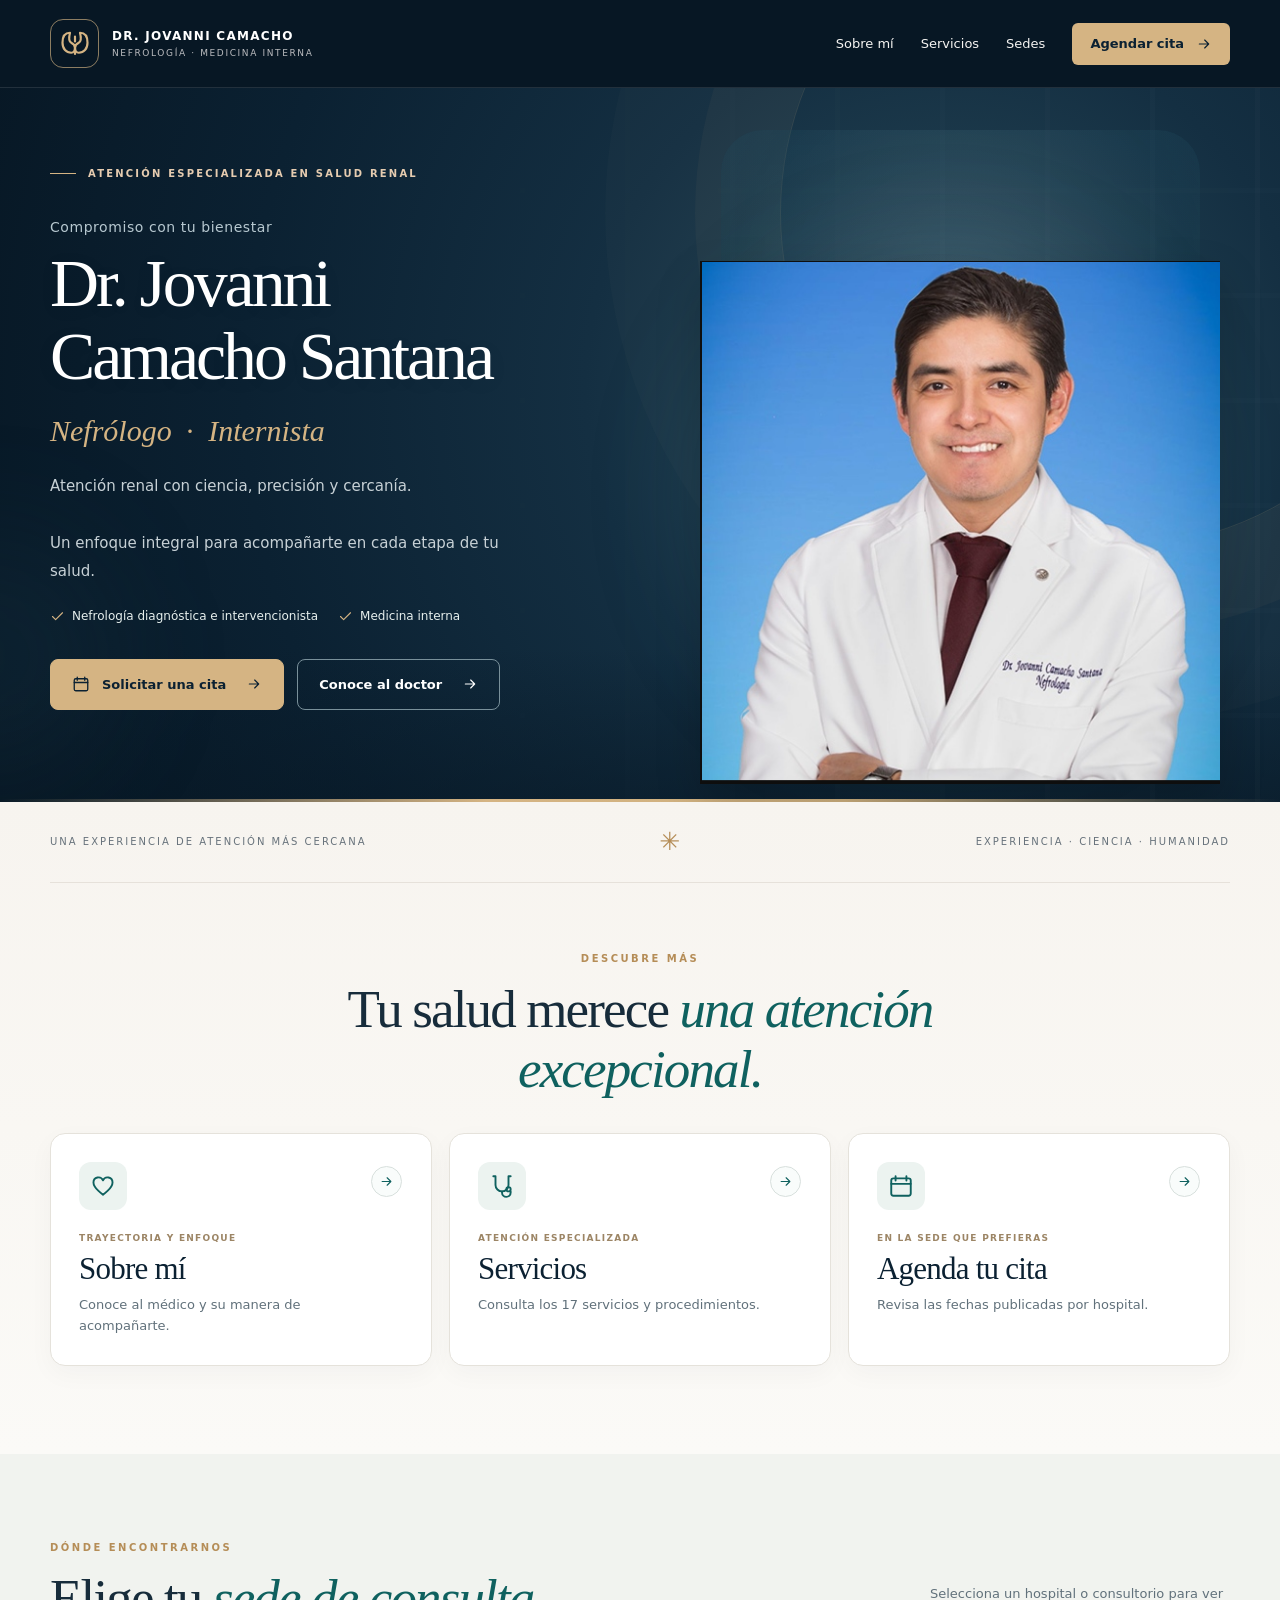
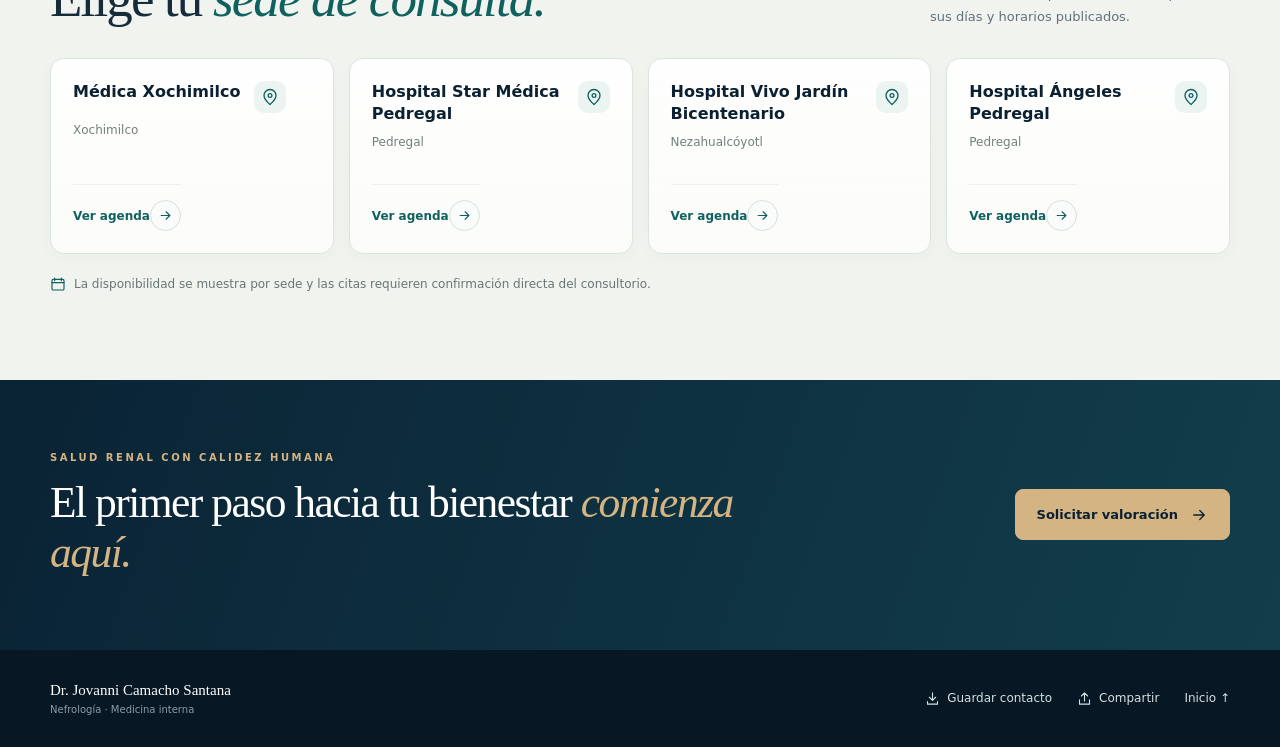
==== commit 14214443: "Add files via upload" ====
--- a/index.html
+++ b/index.html
@@ -63,7 +63,7 @@
         <p class="hero-welcome">Compromiso con tu bienestar</p>
         <h1>Dr. Jovanni <span>Camacho Santana</span></h1>
         <p class="hero-role">Nefrólogo <span class="role-dot">·</span> Internista</p>
-        <p class="hero-description">Atención renal con ciencia, precisión y cercanía. Un enfoque integral para acompañarte en cada etapa de tu salud.</p>
+        <p class="hero-description">Atención renal con ciencia, precisión y cercanía.<br><br>Un enfoque integral para acompañarte en cada etapa de tu salud.</p>
         <div class="hero-points"><span><svg><use href="#i-check"/></svg> Nefrología diagnóstica e intervencionista</span><span><svg><use href="#i-check"/></svg> Medicina interna</span></div>
         <div class="hero-buttons">
           <button class="btn btn-gold" type="button" data-modal="choose"><svg><use href="#i-calendar"/></svg> Solicitar una cita <svg class="end-icon"><use href="#i-arrow"/></svg></button>
@@ -73,7 +73,6 @@
       <div class="hero-photo-wrap">
         <div class="portrait-halo"></div>
         <img src="img/JCS.png" alt="Dr. Jovanni Camacho Santana, médico nefrólogo e internista" class="hero-photo" width="532" height="535" fetchpriority="high">
-        <div class="photo-caption"><span class="caption-pin"></span><b>ATENCIÓN MÉDICA PERSONALIZADA</b><small>Nefrología · Medicina interna</small></div>
       </div>
     </div>
     <div class="hero-bottom-line" aria-hidden="true"></div>
@@ -81,7 +80,7 @@
   <section class="shortcut-section" aria-labelledby="shortcutTitle">
     <div class="container">
       <div class="intro-bar"><span>UNA EXPERIENCIA DE ATENCIÓN MÁS CERCANA</span><span class="intro-symbol">✳</span><span>EXPERIENCIA · CIENCIA · HUMANIDAD</span></div>
-      <div class="center-heading"><p class="eyebrow">DESCUBRE MÁS</p><h2 id="shortcutTitle">Tu salud merece <em>una atención excepcional.</em></h2><p>Explora solo la información que necesites. Todo a un clic, sin saturar la pantalla.</p></div>
+      <div class="center-heading"><p class="eyebrow">DESCUBRE MÁS</p><h2 id="shortcutTitle">Tu salud merece <em>una atención excepcional.</em></h2></div>
       <div class="shortcut-grid">
         <button class="shortcut" type="button" data-modal="about"><span class="shortcut-icon"><svg><use href="#i-heart"/></svg></span><span class="shortcut-copy"><small>TRAYECTORIA Y ENFOQUE</small><strong>Sobre mí</strong><span>Conoce al médico y su manera de acompañarte.</span></span><span class="circle-arrow"><svg><use href="#i-arrow"/></svg></span></button>
         <button class="shortcut" type="button" data-modal="services"><span class="shortcut-icon"><svg><use href="#i-steth"/></svg></span><span class="shortcut-copy"><small>ATENCIÓN ESPECIALIZADA</small><strong>Servicios</strong><span>Consulta los 17 servicios y procedimientos.</span></span><span class="circle-arrow"><svg><use href="#i-arrow"/></svg></span></button>
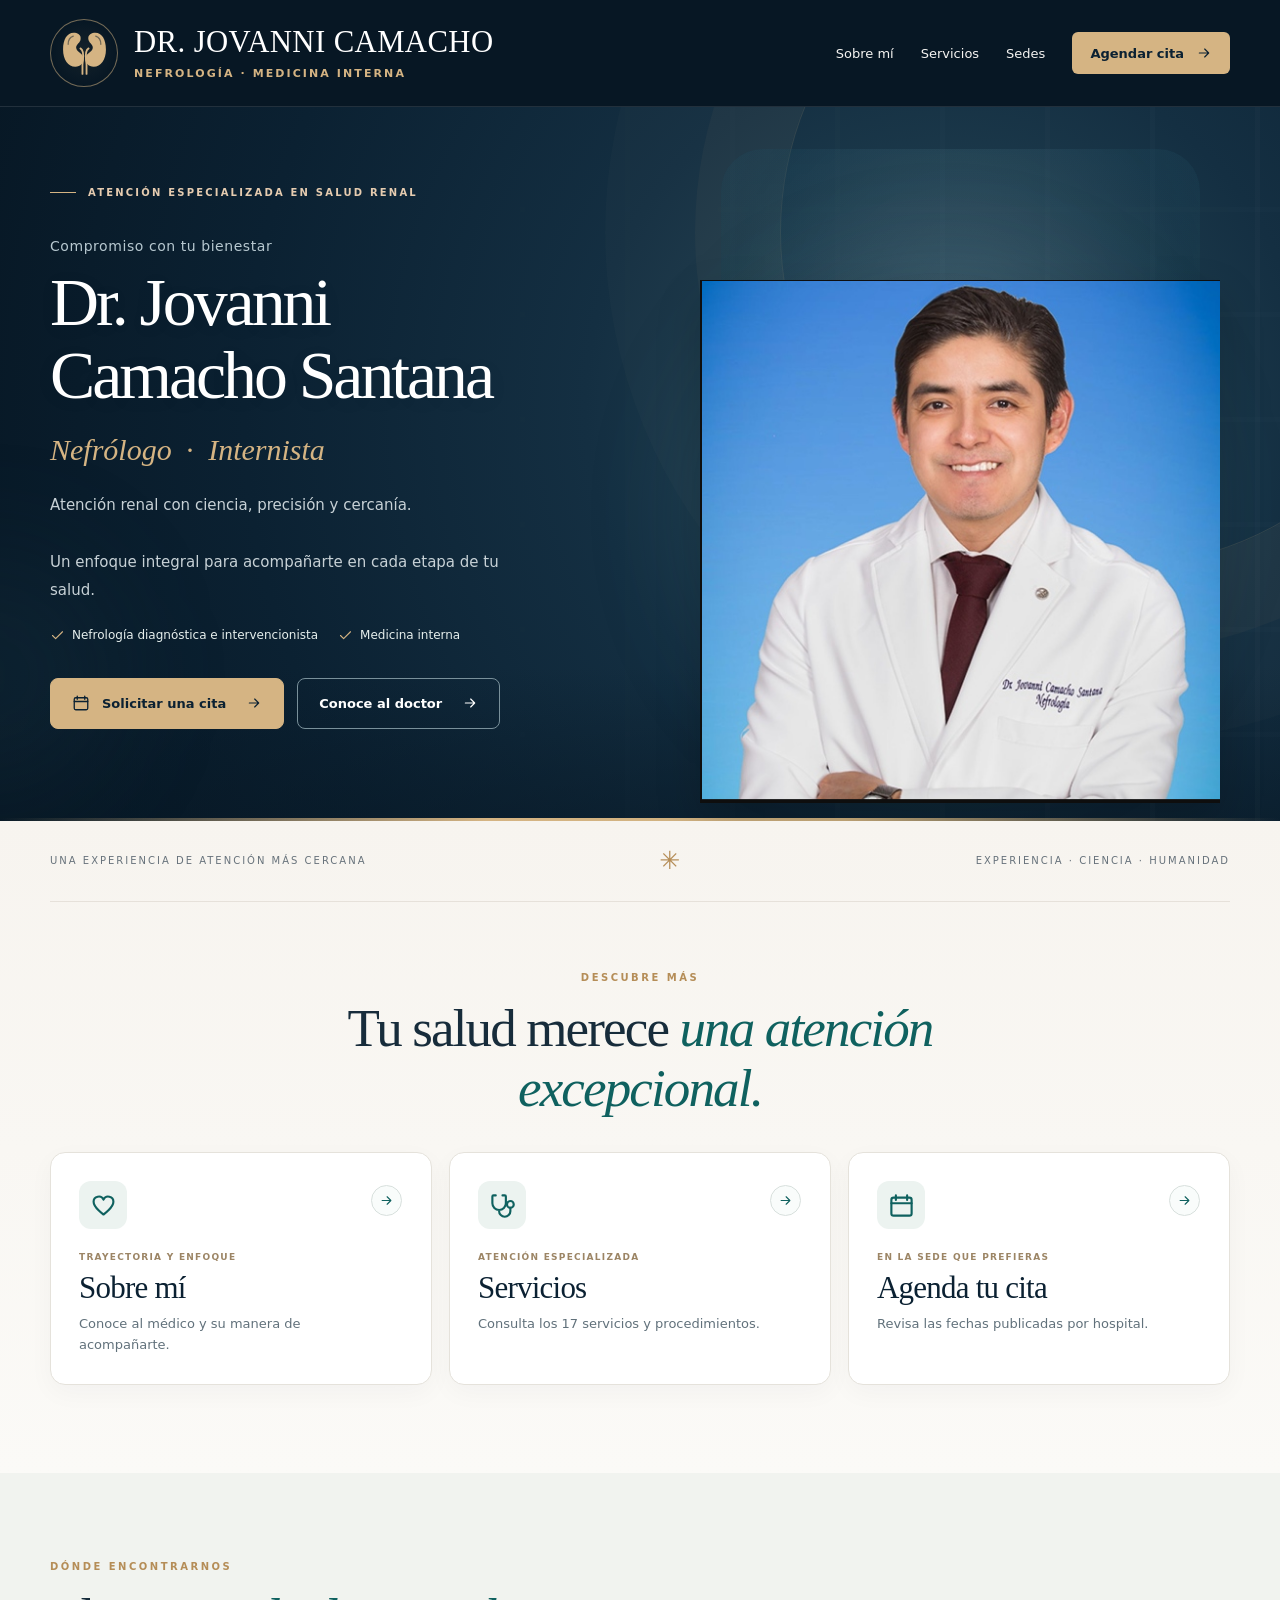
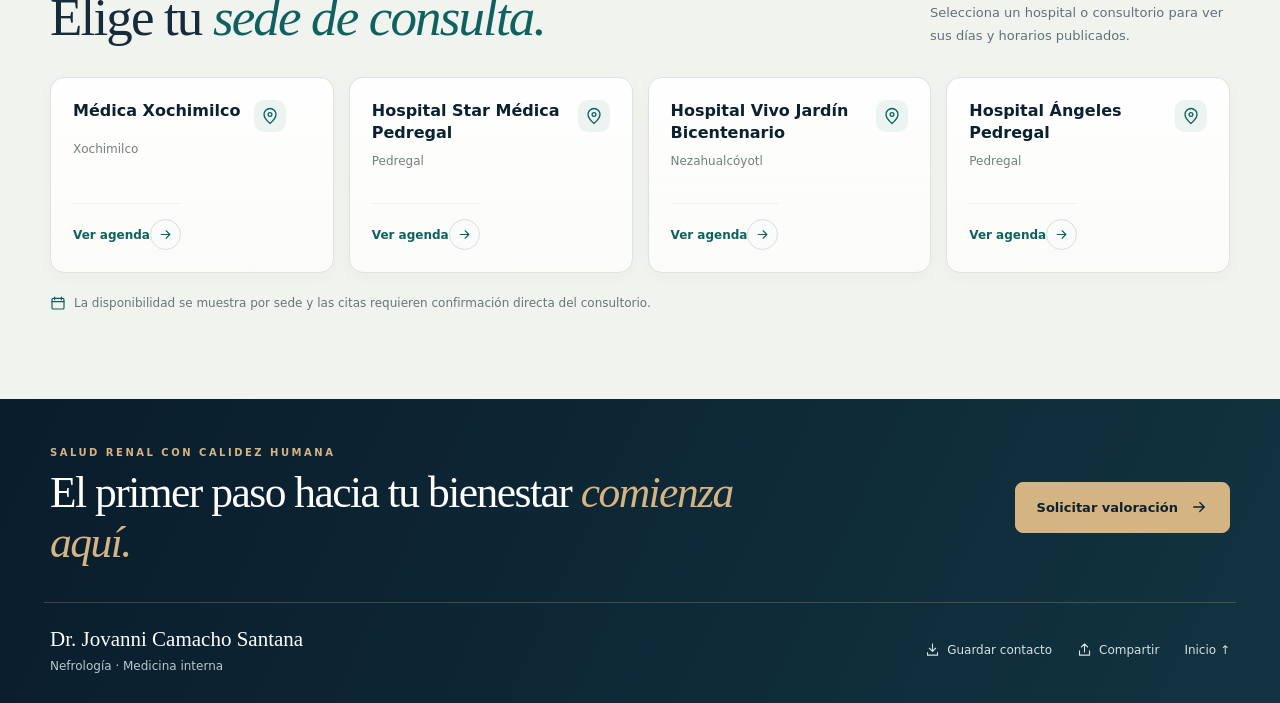
==== commit ae8049eb: "Add files via upload" ====
--- a/index.html
+++ b/index.html
@@ -15,13 +15,13 @@
 </head>
 <body>
 <svg class="svg-sprites" xmlns="http://www.w3.org/2000/svg" aria-hidden="true">
-  <symbol id="i-kidney" viewBox="0 0 24 24"><path d="M8 3c-4 0-6 3-6 8 0 5 3 8 7 8 2 0 3-2 3-4 0-2-1-3-3-4-2-1-2-4-1-8Zm8 0c4 0 6 3 6 8 0 5-3 8-7 8-2 0-3-2-3-4 0-2 1-3 3-4 2-1 2-4 1-8Z"/><path d="M12 6v4m0 3v7"/></symbol>
+  <symbol id="i-kidney" viewBox="0 0 48 48"><path d="M16 4C8 2 3 9 3 20c0 10 5 17 12 17 5 0 9-4 8-9-.5-4-6-5-7-9-1-3 3-5 4-8 1-4-1-6-4-7Z" fill="currentColor" stroke="none"/><path d="M16 4C8 2 3 9 3 20c0 10 5 17 12 17 5 0 9-4 8-9-.5-4-6-5-7-9-1-3 3-5 4-8 1-4-1-6-4-7Z" transform="translate(48 0) scale(-1 1)" fill="currentColor" stroke="none"/><path d="M20 19c5 3 2 12 2 16v9m6-25c-5 3-2 12-2 16v9" fill="none" stroke="currentColor" stroke-width="1.8"/><path d="M8 15c0-4 2-7 5-8m27 8c0-4-2-7-5-8" stroke="#071724" stroke-opacity=".5" stroke-width="1.2" fill="none"/></symbol>
   <symbol id="i-arrow" viewBox="0 0 24 24"><path d="M5 12h14m-6-6 6 6-6 6"/></symbol>
   <symbol id="i-plus" viewBox="0 0 24 24"><path d="M12 5v14M5 12h14"/></symbol>
   <symbol id="i-calendar" viewBox="0 0 24 24"><rect x="3" y="5" width="18" height="16" rx="2"/><path d="M7 3v4m10-4v4M3 10h18"/></symbol>
   <symbol id="i-pin" viewBox="0 0 24 24"><path d="M20 10c0 5-8 12-8 12S4 15 4 10a8 8 0 1 1 16 0Z"/><circle cx="12" cy="10" r="2.5"/></symbol>
   <symbol id="i-heart" viewBox="0 0 24 24"><path d="M20.8 8.7c0 5.2-8.8 11.3-8.8 11.3S3.2 13.9 3.2 8.7a4.6 4.6 0 0 1 8.8-1.9 4.6 4.6 0 0 1 8.8 1.9Z"/></symbol>
-  <symbol id="i-steth" viewBox="0 0 24 24"><path d="M6 3v8a6 6 0 0 0 12 0V3m-12 0H4m14 0h2"/><circle cx="18" cy="15" r="2"/><path d="M12 17v1a4 4 0 0 0 8 0v-1"/></symbol>
+  <symbol id="i-steth" viewBox="0 0 24 24"><path d="M6 3H4a1 1 0 0 0-1 1v6a6 6 0 0 0 12 0V4a1 1 0 0 0-1-1h-2M9 16v1a5 5 0 0 0 10 0v-3"/><circle cx="19" cy="11" r="3"/></symbol>
   <symbol id="i-doc" viewBox="0 0 24 24"><path d="M6 2h9l5 5v15H6a2 2 0 0 1-2-2V4a2 2 0 0 1 2-2Z"/><path d="M14 2v6h6M8 13h8m-8 4h8"/></symbol>
   <symbol id="i-whatsapp" viewBox="0 0 24 24"><path d="M20.7 11.7a8.8 8.8 0 0 1-12.5 7.9L3 21l1.4-5.1A8.8 8.8 0 1 1 20.7 11.7Z"/><path d="M8.7 8.5c-.3.3-.6 1.1.2 2.5 1 1.8 2.5 3.2 4.4 4 1.4.6 2.1.2 2.4-.3l-1.4-1.5-1.3.7a7 7 0 0 1-2.5-2.5l.7-1.3-1.5-1.6Z"/></symbol>
   <symbol id="i-phone" viewBox="0 0 24 24"><path d="M6 3c-1.1-.2-2.6.6-3 2.4-.5 2.2 1.7 6.3 5.6 10.2 4 4 8 6.1 10.2 5.6C20.7 20.8 21.5 19 21 18l-4.1-2.1-2.2 2.2a16 16 0 0 1-8-8l2.2-2.2L6 3Z"/></symbol>
@@ -36,7 +36,7 @@
 <header class="site-header">
   <div class="container header-content">
     <a class="identity" href="#inicio" aria-label="Ir al inicio">
-      <span class="identity-mark"><svg><use href="#i-kidney"/></svg></span>
+      <span class="identity-mark" aria-hidden="true"><svg><use href="#i-kidney"/></svg></span>
       <span class="identity-text"><b>DR. JOVANNI CAMACHO</b><small>NEFROLOGÍA · MEDICINA INTERNA</small></span>
     </a>
     <nav aria-label="Menú principal" class="header-nav">
@@ -95,11 +95,12 @@
       <p class="venues-footnote"><svg><use href="#i-calendar"/></svg> La disponibilidad se muestra por sede y las citas requieren confirmación directa del consultorio.</p>
     </div>
   </section>
-  <section class="closing-section">
+</main>
+<footer class="footer">
+  <section class="closing-section" aria-label="Solicitar valoración">
     <div class="container closing-inner"><div><p class="eyebrow">SALUD RENAL CON CALIDEZ HUMANA</p><h2>El primer paso hacia tu bienestar <em>comienza aquí.</em></h2></div><button class="btn btn-gold" type="button" data-modal="choose">Solicitar valoración <svg><use href="#i-arrow"/></svg></button></div>
   </section>
-</main>
-<footer class="footer"><div class="container footer-inner"><span class="footer-brand">Dr. Jovanni Camacho Santana <small>Nefrología · Medicina interna</small></span><div class="footer-links"><button type="button" id="saveContact"><svg><use href="#i-download"/></svg> Guardar contacto</button><button type="button" id="sharePage"><svg><use href="#i-share"/></svg> Compartir</button><a href="#inicio">Inicio ↑</a></div></div></footer>
+  <div class="container footer-inner"><span class="footer-brand">Dr. Jovanni Camacho Santana <small>Nefrología · Medicina interna</small></span><div class="footer-links"><button type="button" id="saveContact"><svg><use href="#i-download"/></svg> Guardar contacto</button><button type="button" id="sharePage"><svg><use href="#i-share"/></svg> Compartir</button><a href="#inicio">Inicio ↑</a></div></div></footer>
 <div class="mobile-bottom"><button type="button" data-modal="choose"><svg><use href="#i-calendar"/></svg> Solicitar cita <svg><use href="#i-arrow"/></svg></button></div>
 <div class="modal" id="contentModal" aria-hidden="true">
   <div class="modal-shade" data-close="true"></div>
--- a/css/styles.css
+++ b/css/styles.css
@@ -21,3 +21,38 @@
 .admin-body{background:#f2f4f0}.admin-header{padding:28px 0;background:var(--navy);color:#fff}.admin-header h1{font:35px var(--serif);margin:8px 0}.admin-header p{font-size:13px;color:#c3d1d5;line-height:1.6}.admin-shell{max-width:1050px;margin:30px auto 60px;padding:0 20px}.admin-banner{border:1px solid #eed2a4;background:#fff8e8;color:#664b2a;border-radius:12px;padding:16px 20px;line-height:1.65;font-size:13px}.admin-grid{display:grid;grid-template-columns:1fr 1fr;gap:20px;margin-top:22px}.admin-card{background:#fff;border:1px solid #dfe4df;padding:25px;border-radius:14px;box-shadow:0 5px 20px #102a300a}.admin-card h2{font:27px var(--serif);color:var(--navy);margin-bottom:17px}.admin-card label{display:block;font-size:12px;font-weight:650;margin:13px 0 7px}.admin-card input,.admin-card select{width:100%;height:43px;padding:0 12px;border:1px solid #cfdad5;border-radius:8px;background:white;color:var(--ink)}.admin-card .input-hint{font-size:11px;line-height:1.6;color:#70807d;margin-top:9px}.admin-card .form-row{display:grid;grid-template-columns:1fr 1fr;gap:12px}.admin-card .admin-action{display:inline-flex;justify-content:center;align-items:center;gap:8px;margin-top:15px;background:var(--teal);color:#fff;border:0;padding:12px 16px;border-radius:8px;font-size:13px;font-weight:650}.admin-card .admin-action.secondary{background:#edf4f0;color:var(--teal);border:1px solid #c9ded5}.admin-card .admin-action.danger{background:#fff3f0;color:#a3402f;border:1px solid #efd0ca}.admin-entries{margin-top:15px;display:grid;gap:7px}.admin-entry{display:flex;justify-content:space-between;align-items:center;gap:10px;background:#f6f8f6;border:1px solid #e6ebe7;border-radius:7px;padding:10px;font-size:12px}.admin-entry button{border:1px solid #edcec9;background:#fff3f0;color:#9b3326;padding:7px 10px;border-radius:6px}.admin-wide{grid-column:1/-1}.admin-card .admin-export{background:var(--navy);width:100%;font-size:14px;padding:15px}.admin-feedback{margin-top:12px;font-size:12px;color:var(--teal);font-weight:650;line-height:1.6}.admin-card .stacked{display:flex;flex-wrap:wrap;gap:10px}.admin-card .stacked .admin-action{margin-top:12px}@media(max-width:760px){.admin-grid{grid-template-columns:1fr}.admin-card{padding:18px}.admin-shell{padding:0 14px}.admin-card .form-row{grid-template-columns:1fr}}
 
 .agenda-call{display:flex;align-items:center;justify-content:center;gap:8px;margin-top:12px;padding:11px 15px;border:1px solid #b7d5ca;border-radius:9px;background:#f3f9f5;color:var(--teal);font-size:13px;font-weight:700}.agenda-call svg{width:17px;height:17px}.agenda-call:hover{background:#e5f3eb}
+
+/* Identidad médica y pie de página integrado */
+.header-content{min-height:106px;gap:24px}
+.identity{gap:16px;flex-shrink:0}
+.identity-mark{width:68px;height:68px;flex:0 0 68px;border-radius:50%;border:1px solid #d5b48388;background:radial-gradient(circle,#d5b48312,transparent 75%)}
+.identity-mark svg{width:46px;height:46px;stroke-width:1.7;fill:none;stroke-linecap:round;stroke-linejoin:round}
+.identity-text{gap:7px;letter-spacing:.025em}
+.identity-text b{font:500 clamp(21px,2.4vw,32px)/1.1 var(--serif);color:#fff;white-space:nowrap}
+.identity-text small{font-size:11px;letter-spacing:.19em;color:var(--gold);font-weight:600}
+.footer{background:linear-gradient(115deg,#091c2c,#123440);padding:0 0 30px;color:#fff}
+.footer .closing-section{background:none;padding:48px 0 34px;color:inherit}
+.footer .closing-inner{gap:24px}
+.footer .closing-inner h2{margin-top:10px}
+.footer-inner{position:relative;padding-top:25px}
+.footer-inner::before{content:"";position:absolute;top:0;left:24px;right:24px;height:1px;background:#d5b48340}
+.footer-brand{font-size:21px;gap:7px}
+.footer-brand small{font-size:12px;color:#b9c8cc}
+@media(max-width:1080px){.identity-text b{font-size:24px}.identity-mark{width:58px;height:58px;flex-basis:58px}.identity-mark svg{width:39px;height:39px}.header-nav{gap:14px}}
+@media(min-width:801px) and (max-width:950px){.identity{gap:10px}.identity-text b{font-size:21px}.identity-text small{font-size:9px}.header-nav{gap:12px}.header-nav .nav-action{padding:11px}}
+@media(max-width:800px){.header-content{min-height:90px}.footer .closing-inner,.footer-inner{align-items:center;text-align:center}.footer-links{justify-content:center}.footer .closing-section{padding:40px 0 30px}}
+@media(max-width:520px){.header-content{min-height:82px;gap:10px}.identity{gap:10px;flex-shrink:1}.identity-mark{width:48px;height:48px;flex-basis:48px}.identity-mark svg{width:34px;height:34px}.identity-text b{font-size:clamp(16px,4.5vw,22px);white-space:normal}.identity-text small{font-size:9px;letter-spacing:.075em}.footer{padding-bottom:92px}.footer-inner::before{left:18px;right:18px}.footer .closing-inner h2{font-size:34px}.footer-brand{font-size:19px}}
+
+/* Iconos médicos y alineación de agenda */
+.identity-mark svg{width:49px;height:49px}
+.shortcut-icon svg,.detail-icon svg,.small-icon svg{width:27px;height:27px;stroke-width:1.9}
+.calendar-nav{display:grid;grid-template-columns:32px minmax(0,1fr) 32px;align-items:center;gap:8px;padding:8px 10px}
+.calendar-nav>span{text-align:center;line-height:1.3}
+.week-arrow{position:relative;width:32px;height:32px;padding:0;font-size:0;line-height:1;display:grid;place-items:center}
+.week-arrow::after{content:"";width:7px;height:7px;border-top:2px solid currentColor;border-right:2px solid currentColor;transform:rotate(45deg);margin-right:3px}
+#weekPrev::after{transform:rotate(-135deg);margin-right:0;margin-left:3px}
+.day-strip{align-items:stretch;grid-template-columns:repeat(7,minmax(0,1fr))}
+.day-button{width:100%;display:grid;grid-template-rows:16px 30px minmax(14px,auto);justify-items:center;align-items:center;align-content:center;gap:4px;text-align:center;padding:8px 2px}
+.day-button small,.day-button b,.day-button span{line-height:1.15;margin:0;text-align:center;max-width:100%}
+.day-button b{font-variant-numeric:lining-nums tabular-nums}
+@media(max-width:520px){.identity-mark svg{width:36px;height:36px}.day-button{grid-template-rows:13px 25px minmax(12px,auto);gap:3px;padding:6px 1px}.day-button span{overflow-wrap:anywhere}}
